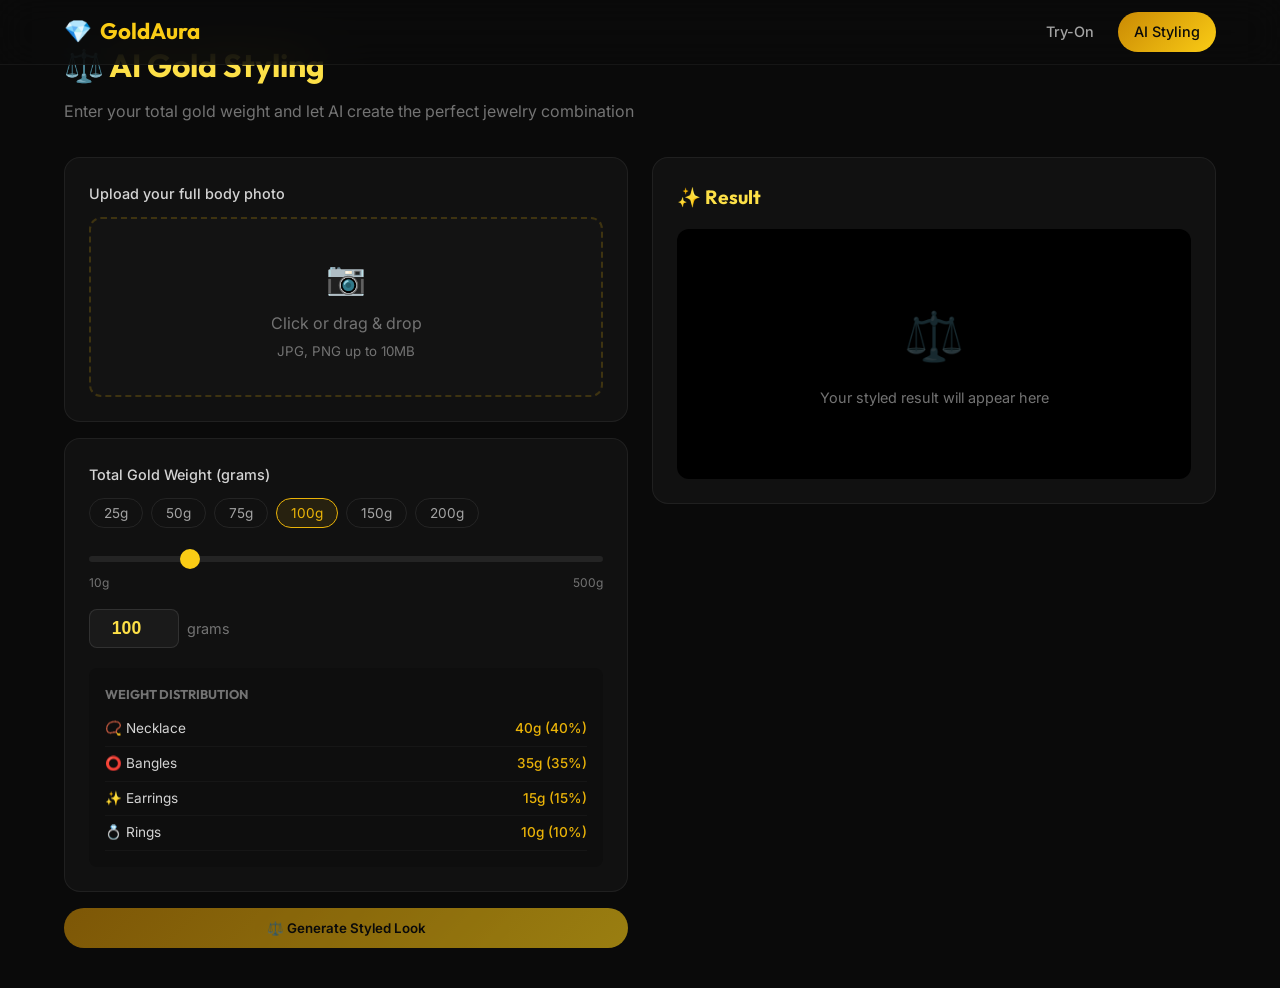
==== frontend/styling.html @ 0337b096 "Upload frontend files properly" ====
<!DOCTYPE html>
<html lang="en">
<head>
    <meta charset="UTF-8">
    <meta name="viewport" content="width=device-width, initial-scale=1.0">
    <title>AI Gold Styling — GoldAura</title>
    <link rel="stylesheet" href="styles.css">
    <link href="https://fonts.googleapis.com/css2?family=Inter:wght@300;400;500;600;700&family=Outfit:wght@400;600;700;800&display=swap" rel="stylesheet">
</head>
<body>
    <nav class="navbar">
        <div class="nav-inner">
            <a href="index.html" class="logo">
                <span class="logo-icon">💎</span>
                <span class="logo-text">GoldAura</span>
            </a>
            <div class="nav-links">
                <a href="tryon.html" class="nav-link">Try-On</a>
                <a href="styling.html" class="nav-link active">AI Styling</a>
            </div>
        </div>
    </nav>

    <main class="main page-wrapper">
        <div class="page-header">
            <h1 class="page-title">⚖️ AI Gold Styling</h1>
            <p class="page-subtitle">Enter your total gold weight and let AI create the perfect jewelry combination</p>
        </div>

        <div class="app-grid">
            <!-- Left Panel -->
            <div class="panel">
                <!-- Image Upload -->
                <div class="glass-card p-24">
                    <label class="input-label">Upload your full body photo</label>
                    <div class="dropzone" id="style-dropzone">
                        <div class="placeholder-content" id="style-placeholder">
                            <div class="icon-lg">📷</div>
                            <p>Click or drag & drop</p>
                            <small>JPG, PNG up to 10MB</small>
                        </div>
                        <img id="style-preview-img" class="upload-preview hidden" alt="Preview">
                        <input type="file" id="style-file-input" accept="image/*" class="hidden">
                    </div>
                    <button class="btn btn-clear hidden" id="style-clear-btn">&times; Remove Image</button>
                </div>

                <!-- Gold Weight Settings -->
                <div class="glass-card p-24">
                    <label class="input-label">Total Gold Weight (grams)</label>
                    
                    <div class="presets" id="style-presets">
                        <button class="preset" data-val="25">25g</button>
                        <button class="preset" data-val="50">50g</button>
                        <button class="preset" data-val="75">75g</button>
                        <button class="preset active" data-val="100">100g</button>
                        <button class="preset" data-val="150">150g</button>
                        <button class="preset" data-val="200">200g</button>
                    </div>

                    <div class="slider-wrap">
                        <input type="range" id="style-slider" min="10" max="500" step="5" value="100" class="slider">
                        <div class="slider-labels">
                            <span>10g</span>
                            <span>500g</span>
                        </div>
                    </div>

                    <div class="gram-input-group">
                        <input type="number" id="style-number-input" min="10" max="500" value="100" class="number-input">
                        <span class="gram-unit">grams</span>
                    </div>

                    <!-- Distribution -->
                    <div class="distribution-preview">
                        <h4>Weight Distribution</h4>
                        <div class="dist-row">
                            <span>📿 Necklace</span>
                            <span class="dist-val" id="dist-necklace">40g (40%)</span>
                        </div>
                        <div class="dist-row">
                            <span>⭕ Bangles</span>
                            <span class="dist-val" id="dist-bangle">35g (35%)</span>
                        </div>
                        <div class="dist-row">
                            <span>✨ Earrings</span>
                            <span class="dist-val" id="dist-earring">15g (15%)</span>
                        </div>
                        <div class="dist-row">
                            <span>💍 Rings</span>
                            <span class="dist-val" id="dist-ring">10g (10%)</span>
                        </div>
                    </div>
                </div>

                <button class="btn btn-gold full-width" id="btn-generate" disabled>⚖️ Generate Styled Look</button>
                <div id="style-error" class="error-msg hidden"></div>
            </div>

            <!-- Right Panel -->
            <div class="panel">
                <div class="glass-card p-24 result-panel">
                    <h3 class="result-title">✨ Result</h3>
                    <div class="result-image-wrapper">
                        <img id="style-result-img" class="hidden result-img" alt="Result">
                        <div id="style-empty-state" class="empty-state">
                            <div class="icon-xl">⚖️</div>
                            <p>Your styled result will appear here</p>
                        </div>
                    </div>

                    <div id="style-details" class="hidden style-details">
                        <h4>Selected Items</h4>
                        <div id="style-items-list" class="items-list"></div>
                        <div class="total-row">
                            <span>Total Actual</span>
                            <span id="style-total-actual">0g / 100g</span>
                        </div>
                    </div>

                    <div id="style-result-actions" class="hidden mt-16">
                        <button class="btn btn-gold" id="btn-download-style">⬇ Download Image</button>
                    </div>
                </div>
            </div>
        </div>
    </main>

    <script src="app.js"></script>
</body>
</html>
---- frontend/styles.css ----
/* Global & Variables */
:root {
  --gold-50: #fefce8;
  --gold-300: #fde047;
  --gold-400: #facc15;
  --gold-500: #eab308;
  --gold-600: #ca8a04;
  --gold-700: #a16207;

  --dark-950: #0a0a0a;
  --dark-800: #171717;
  --dark-300: #737373;
  --dark-200: #a3a3a3;
  --dark-100: #d4d4d4;

  --rose-400: #fb7185;
}

* { box-sizing: border-box; margin: 0; padding: 0; }
body {
  font-family: 'Inter', sans-serif;
  background: var(--dark-950);
  color: var(--dark-100);
  line-height: 1.6;
}
h1, h2, h3, h4 { font-family: 'Outfit', sans-serif; }
a { color: inherit; text-decoration: none; }
button { cursor: pointer; font-family: 'Inter', sans-serif; border: none; }

.hidden { display: none !important; }
.full-width { width: 100%; }
.mt-16 { margin-top: 16px; }

/* Navbar */
.navbar {
  position: fixed; top: 0; left: 0; right: 0; z-index: 100;
  background: rgba(10, 10, 10, 0.8);
  backdrop-filter: blur(20px);
  border-bottom: 1px solid rgba(255, 255, 255, 0.05);
}
.nav-inner {
  max-width: 1200px; margin: 0 auto; padding: 0 24px; height: 64px;
  display: flex; align-items: center; justify-content: space-between;
}
.logo { display: flex; align-items: center; gap: 8px; font-size: 1.4rem; font-weight: 700; color: var(--gold-400); font-family: 'Outfit', sans-serif; }
.nav-links { display: flex; gap: 8px; }
.nav-link { padding: 8px 16px; border-radius: 99px; color: var(--dark-200); font-size: 0.9rem; font-weight: 500; transition: 0.2s; }
.nav-link:hover { color: var(--gold-300); background: rgba(234, 179, 8, 0.08); }
.nav-link.active { color: var(--dark-950); background: linear-gradient(135deg, var(--gold-600), var(--gold-400)); }

/* Buttons */
.btn { display: inline-flex; align-items: center; justify-content: center; gap: 8px; padding: 12px 24px; border-radius: 99px; font-weight: 600; transition: 0.3s; }
.btn-gold { background: linear-gradient(135deg, var(--gold-600), var(--gold-400)); color: var(--dark-950); }
.btn-gold:hover:not(:disabled) { transform: translateY(-1px); box-shadow: 0 4px 16px rgba(234, 179, 8, 0.3); }
.btn-gold:disabled { opacity: 0.6; cursor: not-allowed; }
.btn-outline { border: 1px solid var(--gold-700); color: var(--gold-400); background: transparent; }
.btn-outline:hover { background: rgba(234, 179, 8, 0.08); border-color: var(--gold-500); }

/* Pages & Grid */
.main { padding-top: 64px; }
.page-wrapper { max-width: 1200px; margin: 0 auto; padding: 40px 24px; }
.page-header { margin-bottom: 32px; }
.page-title { font-size: 2rem; color: var(--gold-300); margin-bottom: 8px; }
.page-subtitle { color: var(--dark-300); }

.app-grid { display: grid; grid-template-columns: 1fr 1fr; gap: 24px; align-items: start; }
@media(max-width: 768px) { .app-grid { grid-template-columns: 1fr; } }
.panel { display: flex; flex-direction: column; gap: 16px; }

/* Cards & Upload */
.glass-card { background: rgba(255, 255, 255, 0.03); border: 1px solid rgba(255, 255, 255, 0.06); border-radius: 16px; }
.p-24 { padding: 24px; }

.input-label { display: block; font-weight: 500; font-size: 0.9rem; color: var(--dark-100); margin-bottom: 12px; }
.dropzone { border: 2px dashed rgba(234, 179, 8, 0.2); border-radius: 12px; min-height: 180px; display: flex; align-items: center; justify-content: center; text-align: center; cursor: pointer; transition: 0.2s; background: rgba(255,255,255,0.01); }
.dropzone:hover, .dropzone.active { border-color: var(--gold-500); background: rgba(234, 179, 8, 0.04); }
.placeholder-content { display: flex; flex-direction: column; gap: 4px; color: var(--dark-300); }
.icon-lg { font-size: 2rem; margin-bottom: 4px; }
.upload-preview { max-width: 100%; max-height: 300px; border-radius: 8px; object-fit: contain; padding: 8px; }
.btn-clear { background: transparent; border: 1px solid rgba(244, 63, 94, 0.3); color: var(--rose-400); font-size: 0.8rem; padding: 4px 12px; margin-top: 8px; }

/* Try-On Specific */
.filter-tabs { display: flex; gap: 6px; flex-wrap: wrap; margin-bottom: 16px; }
.tab { padding: 6px 12px; border-radius: 99px; border: 1px solid rgba(255,255,255,0.08); background: transparent; color: var(--dark-200); font-size: 0.8rem; transition: 0.2s; }
.tab:hover { border-color: rgba(234, 179, 8, 0.3); color: var(--gold-300); }
.tab.active { background: rgba(234, 179, 8, 0.1); border-color: var(--gold-500); color: var(--gold-500); }

.jewelry-grid { display: grid; grid-template-columns: repeat(auto-fill, minmax(130px, 1fr)); gap: 12px; max-height: 400px; overflow-y: auto; padding-right: 4px; }
.jewelry-card { background: rgba(255,255,255,0.02); border: 1px solid rgba(255,255,255,0.05); border-radius: 8px; padding: 8px; cursor: pointer; text-align: center; transition: 0.2s; }
.jewelry-card:hover { border-color: rgba(234, 179, 8, 0.3); background: rgba(234, 179, 8, 0.04); }
.jewelry-card.selected { border-color: var(--gold-500); background: rgba(234, 179, 8, 0.1); box-shadow: 0 0 15px rgba(234,179,8,0.1); }
.jewelry-img-wrap { width: 100%; height: 80px; background: rgba(0,0,0,0.2); border-radius: 6px; display: flex; align-items: center; justify-content: center; margin-bottom: 6px; }
.jewelry-img-wrap img { max-width: 90%; max-height: 90%; object-fit: contain; }
.jewelry-type { font-size: 0.65rem; color: var(--gold-500); text-transform: uppercase; }
.jewelry-name { font-size: 0.8rem; color: var(--dark-100); display: block; margin: 2px 0; }
.jewelry-weight { font-size: 0.75rem; color: var(--dark-300); }

/* Styling Specific */
.presets { display: flex; gap: 8px; flex-wrap: wrap; margin-bottom: 16px; }
.preset { padding: 6px 14px; border-radius: 99px; border: 1px solid rgba(255,255,255,0.08); background: transparent; color: var(--dark-200); font-size: 0.85rem; transition: 0.2s; }
.preset:hover { border-color: var(--gold-400); color: var(--gold-300); }
.preset.active { background: rgba(234,179,8,0.1); border-color: var(--gold-500); color: var(--gold-500); }

.slider-wrap { margin-bottom: 16px; }
.slider { width: 100%; -webkit-appearance: none; height: 6px; background: rgba(255,255,255,0.08); border-radius: 3px; outline: none; }
.slider::-webkit-slider-thumb { -webkit-appearance: none; width: 20px; height: 20px; border-radius: 50%; background: var(--gold-400); cursor: pointer; }
.slider-labels { display: flex; justify-content: space-between; font-size: 0.75rem; color: var(--dark-300); margin-top: 4px; }

.gram-input-group { display: flex; align-items: center; gap: 8px; margin-bottom: 20px; }
.number-input { width: 90px; padding: 8px; background: rgba(255,255,255,0.04); border: 1px solid rgba(255,255,255,0.1); border-radius: 8px; color: var(--gold-300); font-size: 1.1rem; font-weight: 600; text-align: center; }
.number-input:focus { outline: none; border-color: var(--gold-500); }
.gram-unit { color: var(--dark-300); font-size: 0.9rem; }

.distribution-preview { background: rgba(0,0,0,0.2); border-radius: 8px; padding: 16px; }
.distribution-preview h4 { font-size: 0.8rem; color: var(--dark-300); text-transform: uppercase; margin-bottom: 8px; }
.dist-row { display: flex; justify-content: space-between; font-size: 0.85rem; border-bottom: 1px solid rgba(255,255,255,0.03); padding: 6px 0; }
.dist-val { color: var(--gold-500); font-weight: 500; }

/* Result Display */
.result-title { font-size: 1.2rem; color: var(--gold-300); margin-bottom: 16px; }
.result-image-wrapper { background: #000; border-radius: 12px; min-height: 250px; display: flex; align-items: center; justify-content: center; overflow: hidden; }
.result-img { max-width: 100%; max-height: 500px; object-fit: contain; }
.empty-state { text-align: center; color: var(--dark-300); }
.icon-xl { font-size: 3rem; margin-bottom: 12px; opacity: 0.3; }
.empty-state p { font-size: 0.9rem; }

.style-details { margin-top: 16px; }
.style-details h4 { font-size: 0.85rem; color: var(--dark-300); text-transform: uppercase; margin-bottom: 8px; }
.items-list { display: flex; flex-direction: column; gap: 4px; }
.item-row { display: flex; justify-content: space-between; font-size: 0.85rem; padding: 4px 0; border-bottom: 1px solid rgba(255,255,255,0.04); }
.item-row span:last-child { color: var(--gold-500); }
.total-row { display: flex; justify-content: space-between; font-size: 0.85rem; font-weight: 600; color: var(--gold-300); padding-top: 8px; border-top: 1px solid rgba(234,179,8,0.2); margin-top: 8px; }

.error-msg { padding: 12px; border-radius: 8px; background: rgba(244, 63, 94, 0.1); border: 1px solid rgba(244, 63, 94, 0.3); color: var(--rose-400); font-size: 0.9rem; margin-top: 12px; text-align: center; }

/* Hero specific for index */
.hero { display: flex; align-items: center; justify-content: center; min-height: 80vh; text-align: center; padding: 24px; position: relative; overflow: hidden; }
.hero-glow { position: absolute; width: 600px; height: 600px; background: radial-gradient(circle, rgba(234,179,8,0.1) 0%, transparent 60%); border-radius: 50%; pointer-events: none; }
.hero-title { font-size: 3.5rem; color: #fff; margin-bottom: 16px; }
.gradient-text { background: linear-gradient(135deg, var(--gold-300), var(--gold-600)); -webkit-background-clip: text; -webkit-text-fill-color: transparent; }
.hero-description { color: var(--dark-200); max-width: 600px; margin: 0 auto 32px; font-size: 1.1rem; }
.badge { display: inline-block; padding: 6px 16px; border-radius: 99px; font-size: 0.8rem; color: var(--gold-500); background: rgba(234,179,8,0.1); border: 1px solid rgba(234,179,8,0.2); margin-bottom: 24px; }
.ctas { display: flex; gap: 12px; justify-content: center; }

.features { display: grid; grid-template-columns: repeat(auto-fit, minmax(280px, 1fr)); gap: 20px; max-width: 1000px; margin: 0 auto; padding: 0 24px 80px; }
.feature-card { padding: 32px 24px; text-align: left; }
.feature-card h3 { color: #fff; margin-bottom: 8px; font-size: 1.1rem; }
.feature-card p { color: var(--dark-300); font-size: 0.9rem; margin-bottom: 16px; }
.feature-link { color: var(--gold-500); font-size: 0.85rem; font-weight: 500; }

footer { text-align: center; padding: 40px; border-top: 1px solid rgba(255,255,255,0.05); color: var(--dark-300); font-size: 0.85rem; }
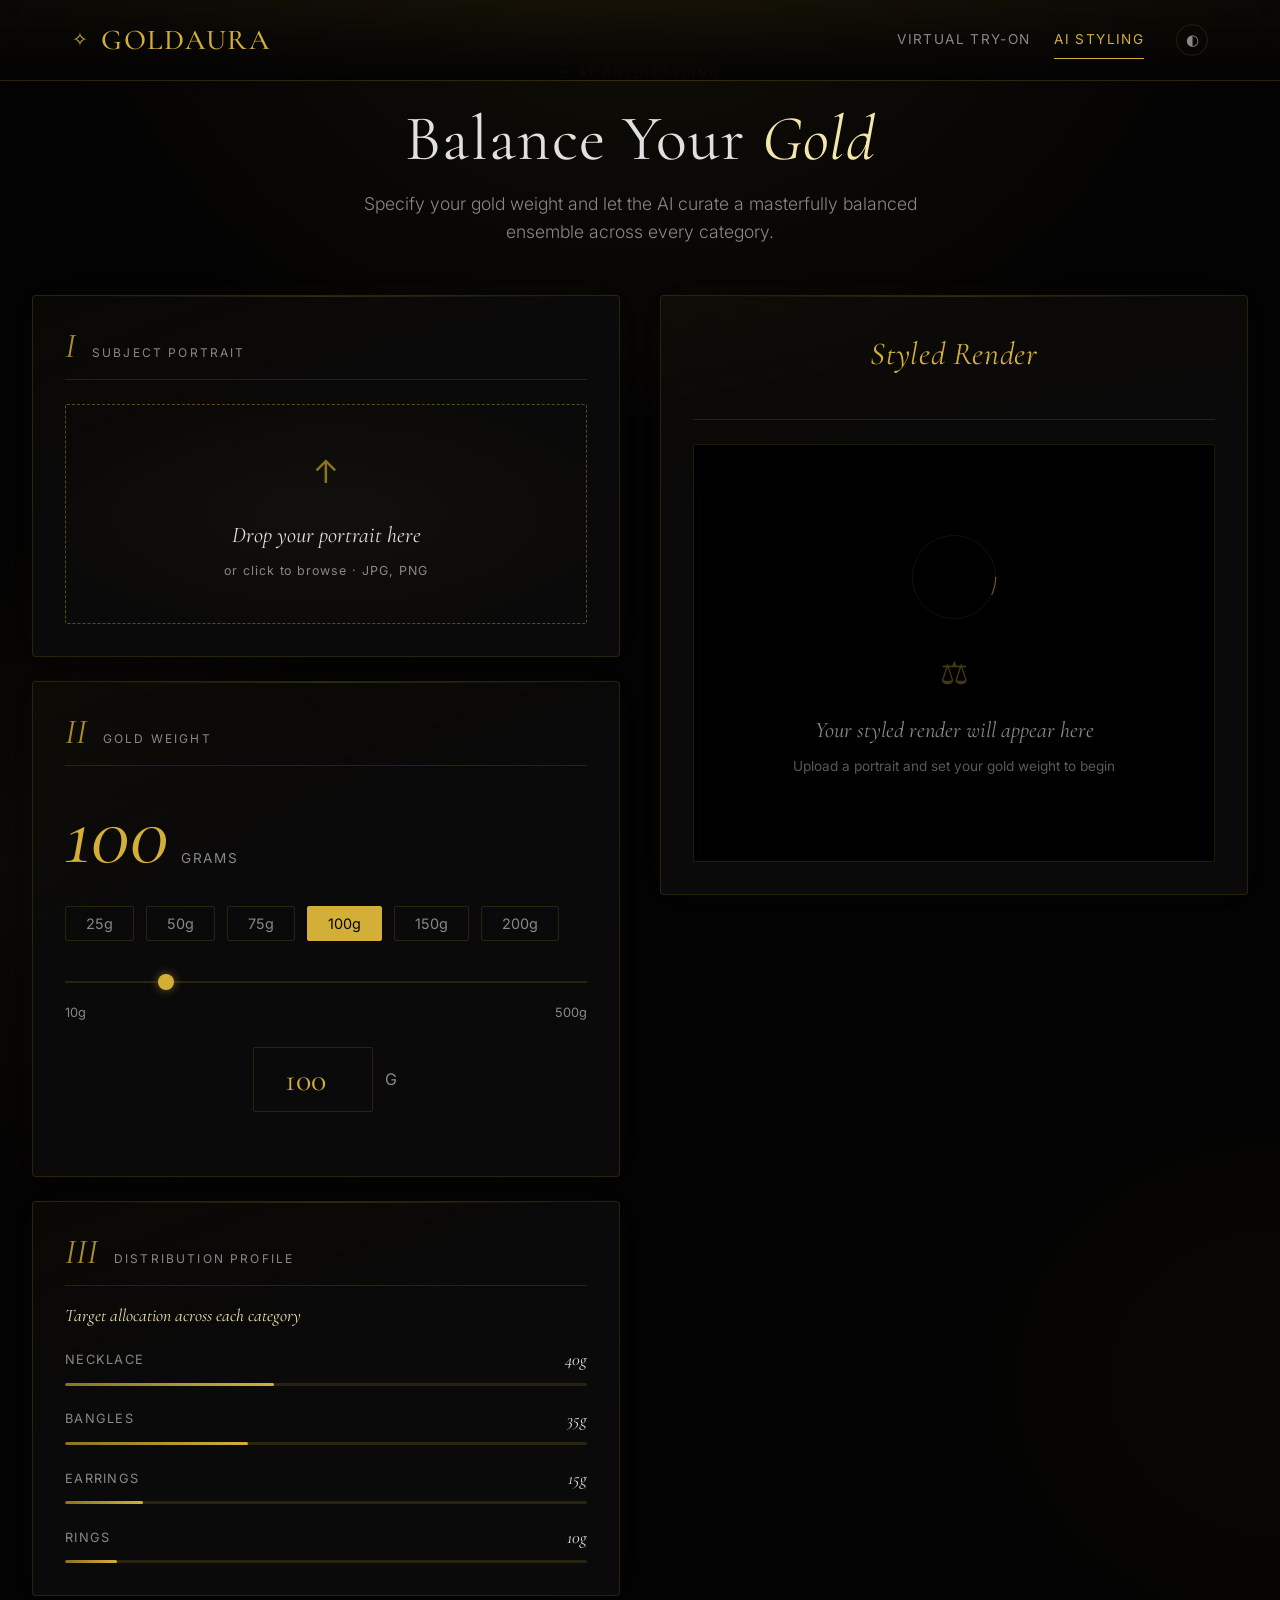
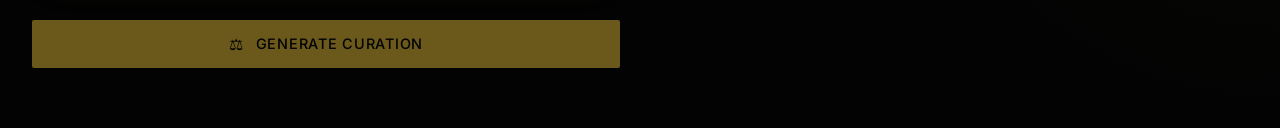
==== commit 39aae66c: "feat: add Vercel deployment config, new jewelry assets, and improved try-on prompt - Add vercel.json" ====
--- a/frontend/styling.html
+++ b/frontend/styling.html
@@ -5,50 +5,66 @@
     <meta name="viewport" content="width=device-width, initial-scale=1.0">
     <title>AI Gold Styling — GoldAura</title>
     <link rel="stylesheet" href="styles.css">
-    <link href="https://fonts.googleapis.com/css2?family=Inter:wght@300;400;500;600;700&family=Outfit:wght@400;600;700;800&display=swap" rel="stylesheet">
+    <script>if(localStorage.getItem('ga-theme')==='light')document.documentElement.classList.add('light')</script>
 </head>
 <body>
     <nav class="navbar">
         <div class="nav-inner">
             <a href="index.html" class="logo">
-                <span class="logo-icon">💎</span>
+                <span class="logo-icon">✧</span>
                 <span class="logo-text">GoldAura</span>
             </a>
             <div class="nav-links">
-                <a href="tryon.html" class="nav-link">Try-On</a>
+                <a href="tryon.html" class="nav-link">Virtual Try-On</a>
                 <a href="styling.html" class="nav-link active">AI Styling</a>
+                <button class="theme-toggle" id="theme-toggle" aria-label="Toggle theme" title="Toggle light / dark">◐</button>
             </div>
         </div>
     </nav>
 
     <main class="main page-wrapper">
+
         <div class="page-header">
-            <h1 class="page-title">⚖️ AI Gold Styling</h1>
-            <p class="page-subtitle">Enter your total gold weight and let AI create the perfect jewelry combination</p>
+            <span class="page-eyebrow">⚖ AI Gold Styling</span>
+            <h1 class="page-title">Balance Your <em>Gold</em></h1>
+            <p class="page-subtitle">Specify your gold weight and let the AI curate a masterfully balanced ensemble across every category.</p>
         </div>
 
         <div class="app-grid">
-            <!-- Left Panel -->
+
+            <!-- ── Left Panel ── -->
             <div class="panel">
-                <!-- Image Upload -->
+
+                <!-- I. Portrait Upload -->
                 <div class="glass-card p-24">
-                    <label class="input-label">Upload your full body photo</label>
+                    <div class="card-step-header">
+                        <span class="card-step-num">I</span>
+                        <span class="card-step-title">Subject Portrait</span>
+                    </div>
                     <div class="dropzone" id="style-dropzone">
                         <div class="placeholder-content" id="style-placeholder">
-                            <div class="icon-lg">📷</div>
-                            <p>Click or drag & drop</p>
-                            <small>JPG, PNG up to 10MB</small>
+                            <div class="dz-icon">↑</div>
+                            <p>Drop your portrait here</p>
+                            <span class="dz-hint">or click to browse · JPG, PNG</span>
                         </div>
                         <img id="style-preview-img" class="upload-preview hidden" alt="Preview">
                         <input type="file" id="style-file-input" accept="image/*" class="hidden">
                     </div>
-                    <button class="btn btn-clear hidden" id="style-clear-btn">&times; Remove Image</button>
+                    <button class="btn btn-clear hidden" id="style-clear-btn">✕ Remove Image</button>
                 </div>
 
-                <!-- Gold Weight Settings -->
+                <!-- II. Gold Weight Specification -->
                 <div class="glass-card p-24">
-                    <label class="input-label">Total Gold Weight (grams)</label>
-                    
+                    <div class="card-step-header">
+                        <span class="card-step-num">II</span>
+                        <span class="card-step-title">Gold Weight</span>
+                    </div>
+
+                    <div class="weight-display-row">
+                        <span class="weight-big" id="weight-display">100</span>
+                        <span class="weight-unit">grams</span>
+                    </div>
+
                     <div class="presets" id="style-presets">
                         <button class="preset" data-val="25">25g</button>
                         <button class="preset" data-val="50">50g</button>
@@ -68,61 +84,101 @@
 
                     <div class="gram-input-group">
                         <input type="number" id="style-number-input" min="10" max="500" value="100" class="number-input">
-                        <span class="gram-unit">grams</span>
+                        <span class="gram-unit">g</span>
                     </div>
+                </div>
 
-                    <!-- Distribution -->
-                    <div class="distribution-preview">
-                        <h4>Weight Distribution</h4>
-                        <div class="dist-row">
-                            <span>📿 Necklace</span>
-                            <span class="dist-val" id="dist-necklace">40g (40%)</span>
+                <!-- III. Distribution Profile -->
+                <div class="glass-card p-24">
+                    <div class="card-step-header">
+                        <span class="card-step-num">III</span>
+                        <span class="card-step-title">Distribution Profile</span>
+                    </div>
+                    <p class="suggestion-hint">Target allocation across each category</p>
+
+                    <div class="dist-bars">
+                        <div class="dist-bar-item">
+                            <div class="dist-bar-meta">
+                                <span class="dist-bar-label">Necklace</span>
+                                <span class="dist-val" id="dist-necklace">40g</span>
+                            </div>
+                            <div class="dist-bar-track">
+                                <div class="dist-bar-fill" id="dist-bar-necklace" style="width:40%"></div>
+                            </div>
                         </div>
-                        <div class="dist-row">
-                            <span>⭕ Bangles</span>
-                            <span class="dist-val" id="dist-bangle">35g (35%)</span>
+                        <div class="dist-bar-item">
+                            <div class="dist-bar-meta">
+                                <span class="dist-bar-label">Bangles</span>
+                                <span class="dist-val" id="dist-bangle">35g</span>
+                            </div>
+                            <div class="dist-bar-track">
+                                <div class="dist-bar-fill" id="dist-bar-bangle" style="width:35%"></div>
+                            </div>
                         </div>
-                        <div class="dist-row">
-                            <span>✨ Earrings</span>
-                            <span class="dist-val" id="dist-earring">15g (15%)</span>
+                        <div class="dist-bar-item">
+                            <div class="dist-bar-meta">
+                                <span class="dist-bar-label">Earrings</span>
+                                <span class="dist-val" id="dist-earring">15g</span>
+                            </div>
+                            <div class="dist-bar-track">
+                                <div class="dist-bar-fill" id="dist-bar-earring" style="width:15%"></div>
+                            </div>
                         </div>
-                        <div class="dist-row">
-                            <span>💍 Rings</span>
-                            <span class="dist-val" id="dist-ring">10g (10%)</span>
+                        <div class="dist-bar-item">
+                            <div class="dist-bar-meta">
+                                <span class="dist-bar-label">Rings</span>
+                                <span class="dist-val" id="dist-ring">10g</span>
+                            </div>
+                            <div class="dist-bar-track">
+                                <div class="dist-bar-fill" id="dist-bar-ring" style="width:10%"></div>
+                            </div>
                         </div>
                     </div>
                 </div>
 
-                <button class="btn btn-gold full-width" id="btn-generate" disabled>⚖️ Generate Styled Look</button>
+                <button class="btn btn-gold full-width render-btn" id="btn-generate" disabled>
+                    <span class="render-btn-icon">⚖</span>
+                    Generate Curation
+                </button>
                 <div id="style-error" class="error-msg hidden"></div>
             </div>
 
-            <!-- Right Panel -->
-            <div class="panel">
+            <!-- ── Right Panel ── -->
+            <div class="panel panel-sticky">
                 <div class="glass-card p-24 result-panel">
-                    <h3 class="result-title">✨ Result</h3>
+                    <div class="result-header">
+                        <h3 class="result-title">Styled Render</h3>
+                    </div>
                     <div class="result-image-wrapper">
                         <img id="style-result-img" class="hidden result-img" alt="Result">
                         <div id="style-empty-state" class="empty-state">
-                            <div class="icon-xl">⚖️</div>
-                            <p>Your styled result will appear here</p>
+                            <div class="empty-ring" aria-hidden="true">
+                                <svg viewBox="0 0 120 120" xmlns="http://www.w3.org/2000/svg">
+                                    <circle cx="60" cy="60" r="50" fill="none" stroke="rgba(212,175,55,0.12)" stroke-width="1"/>
+                                    <circle cx="60" cy="60" r="50" fill="none" stroke="rgba(212,175,55,0.45)" stroke-width="1.5" stroke-dasharray="22 292" class="empty-ring-arc"/>
+                                </svg>
+                            </div>
+                            <div class="empty-icon">⚖</div>
+                            <p>Your styled render will appear here</p>
+                            <span>Upload a portrait and set your gold weight to begin</span>
                         </div>
                     </div>
 
                     <div id="style-details" class="hidden style-details">
-                        <h4>Selected Items</h4>
-                        <div id="style-items-list" class="items-list"></div>
+                        <h4>Curated Inventory</h4>
+                        <div id="style-items-list" class="applied-items-list"></div>
                         <div class="total-row">
-                            <span>Total Actual</span>
+                            <span>Total Accumulated</span>
                             <span id="style-total-actual">0g / 100g</span>
                         </div>
                     </div>
 
                     <div id="style-result-actions" class="hidden mt-16">
-                        <button class="btn btn-gold" id="btn-download-style">⬇ Download Image</button>
+                        <button class="btn btn-outline full-width" id="btn-download-style">↓ Download High-Res</button>
                     </div>
                 </div>
             </div>
+
         </div>
     </main>
 
--- a/frontend/styles.css
+++ b/frontend/styles.css
@@ -1,151 +1,1245 @@
 /* Global & Variables */
+@import url('https://fonts.googleapis.com/css2?family=Cormorant+Garamond:ital,wght@0,300;0,400;0,500;0,600;0,700;1,400&family=Inter:wght@300;400;500;600&display=swap');
+
 :root {
   --gold-50: #fefce8;
   --gold-300: #fde047;
-  --gold-400: #facc15;
-  --gold-500: #eab308;
-  --gold-600: #ca8a04;
-  --gold-700: #a16207;
-
-  --dark-950: #0a0a0a;
-  --dark-800: #171717;
-  --dark-300: #737373;
-  --dark-200: #a3a3a3;
-  --dark-100: #d4d4d4;
+  --gold-primary: #d4af37;
+  --gold-light: #f3e5ab;
+  --gold-muted: #8a7322;
+  --gold-dark: #5c4d17;
+  
+  --bg-color: #030303;
+  --surface-color: #0a0a0a;
+  --surface-hover: #141414;
+  --border-color: rgba(212, 175, 55, 0.15);
+  --border-highlight: rgba(212, 175, 55, 0.4);
+
+  --text-main: #e0e0e0;
+  --text-muted: #888888;
+  --text-gold: var(--gold-primary);
 
   --rose-400: #fb7185;
+  --emerald-400: #34d399;
+  --blue-400: #60a5fa;
+  --purple-400: #a78bfa;
+  --amber-400: #fbbf24;
+  --pink-400: #f472b6;
 }
 
 * { box-sizing: border-box; margin: 0; padding: 0; }
+
 body {
   font-family: 'Inter', sans-serif;
-  background: var(--dark-950);
-  color: var(--dark-100);
+  background: var(--bg-color);
+  color: var(--text-main);
   line-height: 1.6;
-}
-h1, h2, h3, h4 { font-family: 'Outfit', sans-serif; }
-a { color: inherit; text-decoration: none; }
-button { cursor: pointer; font-family: 'Inter', sans-serif; border: none; }
+  -webkit-font-smoothing: antialiased;
+  -moz-osx-font-smoothing: grayscale;
+  background-image:
+    radial-gradient(ellipse 80% 50% at 50% -5%, rgba(212, 175, 55, 0.07) 0%, transparent 60%),
+    radial-gradient(ellipse 60% 40% at 0% 50%, rgba(212, 175, 55, 0.03) 0%, transparent 50%),
+    radial-gradient(ellipse 60% 40% at 100% 80%, rgba(212, 175, 55, 0.025) 0%, transparent 50%);
+  min-height: 100vh;
+}
+
+h1, h2, h3, h4 { 
+  font-family: 'Cormorant Garamond', serif; 
+  font-weight: 400;
+  letter-spacing: 0.02em;
+}
+
+a { color: inherit; text-decoration: none; transition: all 0.3s ease; }
+button { cursor: pointer; font-family: 'Inter', sans-serif; border: none; transition: all 0.3s ease; }
 
 .hidden { display: none !important; }
 .full-width { width: 100%; }
 .mt-16 { margin-top: 16px; }
 
+/* ── Theme toggle button ── */
+.theme-toggle {
+  width: 32px; height: 32px; border-radius: 50%;
+  background: transparent;
+  border: 1px solid var(--border-color);
+  color: var(--text-muted);
+  font-size: 0.95rem; line-height: 1;
+  display: flex; align-items: center; justify-content: center;
+  cursor: pointer;
+  transition: border-color 0.3s, color 0.3s, transform 0.5s cubic-bezier(0.34,1.56,0.64,1);
+  margin-left: 8px; flex-shrink: 0;
+}
+.theme-toggle:hover {
+  border-color: var(--gold-primary);
+  color: var(--gold-primary);
+  transform: rotate(180deg);
+}
+
+/* ── Light mode variables ── */
+html.light {
+  --bg-color: #F8F4ED;
+  --surface-color: #EFE9DE;
+  --surface-hover: #E5DDD0;
+  --border-color: rgba(155, 118, 15, 0.2);
+  --border-highlight: rgba(155, 118, 15, 0.45);
+  --text-main: #1A1610;
+  --text-muted: #7A6A52;
+  --gold-light: #A67C00;
+  --gold-muted: #7A5C10;
+}
+
+html.light body {
+  background-image:
+    radial-gradient(ellipse 80% 50% at 50% -5%, rgba(212,175,55,0.12) 0%, transparent 60%),
+    radial-gradient(ellipse 60% 40% at 0%   50%, rgba(212,175,55,0.06) 0%, transparent 50%),
+    radial-gradient(ellipse 60% 40% at 100% 80%, rgba(212,175,55,0.05) 0%, transparent 50%);
+}
+
+html.light .navbar {
+  background: linear-gradient(180deg, rgba(248,244,237,0.82) 0%, rgba(248,244,237,0.97) 100%);
+}
+html.light .navbar.scrolled {
+  background: rgba(248,244,237,0.99);
+  box-shadow: 0 2px 32px rgba(0,0,0,0.07);
+}
+
+html.light .hero {
+  background:
+    radial-gradient(ellipse 70% 50% at 50% 40%, rgba(212,175,55,0.12) 0%, transparent 70%),
+    radial-gradient(ellipse 40% 30% at 30% 20%, rgba(212,175,55,0.06) 0%, transparent 60%),
+    radial-gradient(ellipse 40% 30% at 70% 60%, rgba(212,175,55,0.05) 0%, transparent 60%);
+}
+
+html.light .glass-card {
+  background: linear-gradient(160deg, rgba(212,175,55,0.07) 0%, var(--surface-color) 40%, var(--surface-color) 100%);
+}
+html.light .feat-card {
+  background: linear-gradient(155deg, rgba(212,175,55,0.07) 0%, var(--surface-color) 45%);
+}
+html.light .result-panel {
+  background: linear-gradient(170deg, rgba(212,175,55,0.07) 0%, var(--surface-color) 30%, var(--surface-color) 100%);
+}
+html.light .distribution-preview {
+  background: var(--surface-hover);
+}
+html.light .jewelry-img-wrap,
+html.light .chip-img,
+html.light .applied-item-img,
+html.light .suggestion-img-wrap { background: #ddd5c4; }
+html.light .result-image-wrapper { background: #ddd5c4; }
+
+html.light ::-webkit-scrollbar-track { background: var(--bg-color); }
+
+/* Smooth theme transition */
+html { transition: background-color 0.35s ease, color 0.35s ease; }
+body, .navbar, .glass-card, .feat-card, .result-panel { transition-property: background, background-color, border-color, color, box-shadow; transition-duration: 0.35s; transition-timing-function: ease; }
+
 /* Navbar */
 .navbar {
   position: fixed; top: 0; left: 0; right: 0; z-index: 100;
-  background: rgba(10, 10, 10, 0.8);
-  backdrop-filter: blur(20px);
-  border-bottom: 1px solid rgba(255, 255, 255, 0.05);
+  background: linear-gradient(180deg, rgba(212, 175, 55, 0.04) 0%, rgba(3, 3, 3, 0.92) 100%);
+  backdrop-filter: blur(24px);
+  border-bottom: 1px solid var(--border-color);
 }
 .nav-inner {
-  max-width: 1200px; margin: 0 auto; padding: 0 24px; height: 64px;
+  max-width: 1200px; margin: 0 auto; padding: 0 32px; height: 80px;
   display: flex; align-items: center; justify-content: space-between;
 }
-.logo { display: flex; align-items: center; gap: 8px; font-size: 1.4rem; font-weight: 700; color: var(--gold-400); font-family: 'Outfit', sans-serif; }
-.nav-links { display: flex; gap: 8px; }
-.nav-link { padding: 8px 16px; border-radius: 99px; color: var(--dark-200); font-size: 0.9rem; font-weight: 500; transition: 0.2s; }
-.nav-link:hover { color: var(--gold-300); background: rgba(234, 179, 8, 0.08); }
-.nav-link.active { color: var(--dark-950); background: linear-gradient(135deg, var(--gold-600), var(--gold-400)); }
+.logo { 
+  display: flex; align-items: center; gap: 12px; 
+  font-size: 1.8rem; font-weight: 500; 
+  color: var(--gold-primary); 
+  font-family: 'Cormorant Garamond', serif; 
+  letter-spacing: 0.05em;
+  text-transform: uppercase;
+}
+.logo-icon { font-size: 1.2rem; }
+.nav-links { display: flex; gap: 24px; align-items: center; }
+.nav-link { 
+  color: var(--text-muted); 
+  font-size: 0.85rem; 
+  font-weight: 400; 
+  letter-spacing: 0.1em;
+  text-transform: uppercase;
+  padding: 8px 0;
+  position: relative;
+}
+.nav-link::after {
+  content: '';
+  position: absolute;
+  bottom: 0; left: 0; right: 0;
+  height: 1px;
+  background: var(--gold-primary);
+  transform: scaleX(0);
+  transition: transform 0.3s ease;
+  transform-origin: right;
+}
+.nav-link:hover { color: var(--text-main); }
+.nav-link:hover::after { transform: scaleX(1); transform-origin: left; }
+.nav-link.active { color: var(--gold-primary); }
+.nav-link.active::after { transform: scaleX(1); }
 
 /* Buttons */
-.btn { display: inline-flex; align-items: center; justify-content: center; gap: 8px; padding: 12px 24px; border-radius: 99px; font-weight: 600; transition: 0.3s; }
-.btn-gold { background: linear-gradient(135deg, var(--gold-600), var(--gold-400)); color: var(--dark-950); }
-.btn-gold:hover:not(:disabled) { transform: translateY(-1px); box-shadow: 0 4px 16px rgba(234, 179, 8, 0.3); }
-.btn-gold:disabled { opacity: 0.6; cursor: not-allowed; }
-.btn-outline { border: 1px solid var(--gold-700); color: var(--gold-400); background: transparent; }
-.btn-outline:hover { background: rgba(234, 179, 8, 0.08); border-color: var(--gold-500); }
+.btn { 
+  display: inline-flex; align-items: center; justify-content: center; gap: 10px; 
+  padding: 14px 32px; 
+  font-size: 0.9rem;
+  letter-spacing: 0.05em;
+  text-transform: uppercase;
+  border-radius: 2px;
+}
+.btn-gold { 
+  background: var(--gold-primary); 
+  color: var(--bg-color); 
+  font-weight: 500;
+}
+.btn-gold:hover:not(:disabled) { 
+  background: var(--gold-light);
+  box-shadow: 0 0 20px rgba(212, 175, 55, 0.2); 
+}
+.btn-gold:disabled { opacity: 0.5; cursor: not-allowed; }
+.btn-outline { 
+  border: 1px solid var(--gold-primary); 
+  color: var(--gold-primary); 
+  background: transparent; 
+}
+.btn-outline:hover { 
+  background: rgba(212, 175, 55, 0.1); 
+}
 
 /* Pages & Grid */
-.main { padding-top: 64px; }
-.page-wrapper { max-width: 1200px; margin: 0 auto; padding: 40px 24px; }
-.page-header { margin-bottom: 32px; }
-.page-title { font-size: 2rem; color: var(--gold-300); margin-bottom: 8px; }
-.page-subtitle { color: var(--dark-300); }
-
-.app-grid { display: grid; grid-template-columns: 1fr 1fr; gap: 24px; align-items: start; }
-@media(max-width: 768px) { .app-grid { grid-template-columns: 1fr; } }
-.panel { display: flex; flex-direction: column; gap: 16px; }
+.main { padding-top: 80px; }
+.page-wrapper { max-width: 1400px; margin: 0 auto; padding: 60px 32px; }
+.page-header { margin-bottom: 48px; text-align: center; }
+.page-title { 
+  font-size: 3.5rem; 
+  color: var(--gold-primary); 
+  margin-bottom: 16px; 
+  font-style: italic;
+}
+.page-subtitle { 
+  color: var(--text-muted); 
+  font-size: 1.1rem;
+  max-width: 600px;
+  margin: 0 auto;
+  font-weight: 300;
+}
+
+.app-grid { display: grid; grid-template-columns: 1fr 1fr; gap: 40px; align-items: start; }
+@media(max-width: 992px) { .app-grid { grid-template-columns: 1fr; } }
+.panel { display: flex; flex-direction: column; gap: 24px; }
 
 /* Cards & Upload */
-.glass-card { background: rgba(255, 255, 255, 0.03); border: 1px solid rgba(255, 255, 255, 0.06); border-radius: 16px; }
-.p-24 { padding: 24px; }
-
-.input-label { display: block; font-weight: 500; font-size: 0.9rem; color: var(--dark-100); margin-bottom: 12px; }
-.dropzone { border: 2px dashed rgba(234, 179, 8, 0.2); border-radius: 12px; min-height: 180px; display: flex; align-items: center; justify-content: center; text-align: center; cursor: pointer; transition: 0.2s; background: rgba(255,255,255,0.01); }
-.dropzone:hover, .dropzone.active { border-color: var(--gold-500); background: rgba(234, 179, 8, 0.04); }
-.placeholder-content { display: flex; flex-direction: column; gap: 4px; color: var(--dark-300); }
-.icon-lg { font-size: 2rem; margin-bottom: 4px; }
-.upload-preview { max-width: 100%; max-height: 300px; border-radius: 8px; object-fit: contain; padding: 8px; }
-.btn-clear { background: transparent; border: 1px solid rgba(244, 63, 94, 0.3); color: var(--rose-400); font-size: 0.8rem; padding: 4px 12px; margin-top: 8px; }
+.glass-card { 
+  background: linear-gradient(160deg, rgba(212, 175, 55, 0.03) 0%, var(--surface-color) 40%, var(--surface-color) 100%); 
+  border: 1px solid var(--border-color); 
+  border-radius: 4px; 
+  position: relative;
+  overflow: hidden;
+  box-shadow: 0 0 40px rgba(212, 175, 55, 0.02);
+  transition: box-shadow 0.5s ease;
+}
+.glass-card:hover {
+  box-shadow: 0 0 60px rgba(212, 175, 55, 0.05);
+}
+.glass-card::before {
+  content: '';
+  position: absolute;
+  top: 0; left: 0; right: 0; height: 1px;
+  background: linear-gradient(90deg, transparent 10%, rgba(212, 175, 55, 0.5) 50%, transparent 90%);
+  opacity: 0.4;
+}
+.p-24 { padding: 32px; }
+
+.input-label { 
+  display: block; 
+  font-weight: 400; 
+  font-size: 0.85rem; 
+  letter-spacing: 0.1em;
+  text-transform: uppercase;
+  color: var(--gold-primary); 
+  margin-bottom: 16px; 
+}
+.dropzone { 
+  border: 1px dashed var(--border-highlight); 
+  border-radius: 2px; 
+  min-height: 220px; 
+  display: flex; align-items: center; justify-content: center; text-align: center; 
+  cursor: pointer; transition: 0.4s ease; 
+  background: radial-gradient(ellipse at 50% 50%, rgba(212, 175, 55, 0.04) 0%, rgba(212, 175, 55, 0.01) 60%, transparent 100%); 
+}
+.dropzone:hover, .dropzone.active { 
+  border-color: var(--gold-primary); 
+  background: radial-gradient(ellipse at 50% 50%, rgba(212, 175, 55, 0.08) 0%, rgba(212, 175, 55, 0.03) 60%, transparent 100%);
+  box-shadow: inset 0 0 40px rgba(212, 175, 55, 0.03);
+}
+.placeholder-content { display: flex; flex-direction: column; gap: 8px; color: var(--text-muted); }
+.placeholder-content p { font-family: 'Cormorant Garamond', serif; font-size: 1.4rem; font-style: italic; color: var(--text-main); }
+.icon-lg { font-size: 2.5rem; margin-bottom: 8px; opacity: 0.8; }
+.upload-preview { max-width: 100%; max-height: 400px; border-radius: 2px; object-fit: contain; padding: 12px; }
+.btn-clear { 
+  background: transparent; 
+  border: 1px solid var(--border-color); 
+  color: var(--text-muted); 
+  font-size: 0.8rem; 
+  padding: 8px 16px; 
+  margin-top: 16px; 
+  border-radius: 2px; 
+  text-transform: uppercase;
+  letter-spacing: 0.05em;
+}
+.btn-clear:hover {
+  border-color: var(--rose-400);
+  color: var(--rose-400);
+}
+
+/* Selected Items Section */
+.selected-section {
+  background: linear-gradient(to bottom right, rgba(212,175,55,0.05), transparent);
+}
+.selected-header {
+  display: flex; align-items: center; justify-content: space-between; margin-bottom: 16px;
+}
+.selected-header .input-label { margin-bottom: 0; }
+.selected-count {
+  font-size: 0.8rem;
+  color: var(--gold-light);
+  font-family: 'Cormorant Garamond', serif;
+  font-style: italic;
+  font-size: 1.1rem;
+}
+
+.selected-chips { display: flex; flex-wrap: wrap; gap: 12px; min-height: 48px; }
+.empty-chips { color: var(--text-muted); font-size: 0.9rem; font-style: italic; font-family: 'Cormorant Garamond', serif; padding: 8px 0; }
+
+/* Individual Chip */
+.chip {
+  display: flex; align-items: center; gap: 10px;
+  padding: 6px 12px 6px 6px;
+  background: var(--surface-hover);
+  border: 1px solid var(--border-color);
+  border-radius: 2px;
+  font-size: 0.85rem;
+  transition: 0.3s;
+  animation: chipIn 0.3s ease-out;
+}
+@keyframes chipIn {
+  from { opacity: 0; transform: translateY(10px); }
+  to { opacity: 1; transform: translateY(0); }
+}
+.chip:hover { border-color: var(--gold-primary); }
+.chip-img {
+  width: 32px; height: 32px;
+  border-radius: 2px;
+  object-fit: cover;
+  background: #000;
+}
+.chip-name { color: var(--text-main); font-weight: 300; }
+.chip-length {
+  color: var(--gold-primary);
+  font-size: 0.7rem;
+  text-transform: uppercase;
+  letter-spacing: 0.05em;
+  margin-left: 4px;
+}
+.chip-weight { color: var(--text-muted); font-size: 0.8rem; margin-left: 8px; }
+.chip-remove {
+  width: 24px; height: 24px;
+  display: flex; align-items: center; justify-content: center;
+  background: transparent;
+  color: var(--text-muted);
+  border-radius: 2px;
+  font-size: 1.2rem;
+  transition: 0.3s;
+  margin-left: 4px;
+}
+.chip-remove:hover { color: var(--rose-400); }
+
+.btn-clear-all {
+  background: transparent;
+  color: var(--text-muted);
+  font-size: 0.8rem;
+  text-transform: uppercase;
+  letter-spacing: 0.05em;
+  padding: 8px 0;
+  margin-top: 16px;
+  border-bottom: 1px solid transparent;
+}
+.btn-clear-all:hover { color: var(--rose-400); border-bottom-color: var(--rose-400); }
 
 /* Try-On Specific */
-.filter-tabs { display: flex; gap: 6px; flex-wrap: wrap; margin-bottom: 16px; }
-.tab { padding: 6px 12px; border-radius: 99px; border: 1px solid rgba(255,255,255,0.08); background: transparent; color: var(--dark-200); font-size: 0.8rem; transition: 0.2s; }
-.tab:hover { border-color: rgba(234, 179, 8, 0.3); color: var(--gold-300); }
-.tab.active { background: rgba(234, 179, 8, 0.1); border-color: var(--gold-500); color: var(--gold-500); }
-
-.jewelry-grid { display: grid; grid-template-columns: repeat(auto-fill, minmax(130px, 1fr)); gap: 12px; max-height: 400px; overflow-y: auto; padding-right: 4px; }
-.jewelry-card { background: rgba(255,255,255,0.02); border: 1px solid rgba(255,255,255,0.05); border-radius: 8px; padding: 8px; cursor: pointer; text-align: center; transition: 0.2s; }
-.jewelry-card:hover { border-color: rgba(234, 179, 8, 0.3); background: rgba(234, 179, 8, 0.04); }
-.jewelry-card.selected { border-color: var(--gold-500); background: rgba(234, 179, 8, 0.1); box-shadow: 0 0 15px rgba(234,179,8,0.1); }
-.jewelry-img-wrap { width: 100%; height: 80px; background: rgba(0,0,0,0.2); border-radius: 6px; display: flex; align-items: center; justify-content: center; margin-bottom: 6px; }
+.filter-tabs { 
+  display: flex; gap: 12px; flex-wrap: wrap; margin-bottom: 24px; 
+  border-bottom: 1px solid var(--border-color);
+  padding-bottom: 16px;
+}
+.tab { 
+  padding: 6px 0; 
+  background: transparent; 
+  color: var(--text-muted); 
+  font-size: 0.85rem; 
+  text-transform: uppercase;
+  letter-spacing: 0.1em;
+  position: relative;
+}
+.tab::after {
+  content: '';
+  position: absolute;
+  bottom: -17px; left: 0; right: 0;
+  height: 2px;
+  background: var(--gold-primary);
+  opacity: 0;
+  transition: 0.3s;
+}
+.tab:hover { color: var(--text-main); }
+.tab.active { color: var(--gold-primary); }
+.tab.active::after { opacity: 1; }
+
+.jewelry-grid { 
+  display: grid; grid-template-columns: repeat(auto-fill, minmax(140px, 1fr)); 
+  gap: 16px; max-height: 500px; overflow-y: auto; padding-right: 8px; 
+}
+.jewelry-card { 
+  background: var(--surface-hover); 
+  border: 1px solid transparent; 
+  border-radius: 2px; padding: 12px; 
+  cursor: pointer; text-align: center; transition: 0.3s; position: relative; 
+}
+.jewelry-card:hover { background: rgba(212, 175, 55, 0.05); border-color: var(--border-color); }
+.jewelry-card.selected { 
+  border-color: var(--gold-primary); 
+  background: rgba(212, 175, 55, 0.08); 
+}
+.jewelry-img-wrap { 
+  width: 100%; height: 100px; 
+  background: #000; border-radius: 2px; 
+  display: flex; align-items: center; justify-content: center; 
+  margin-bottom: 12px; position: relative; overflow: hidden; 
+}
 .jewelry-img-wrap img { max-width: 90%; max-height: 90%; object-fit: contain; }
-.jewelry-type { font-size: 0.65rem; color: var(--gold-500); text-transform: uppercase; }
-.jewelry-name { font-size: 0.8rem; color: var(--dark-100); display: block; margin: 2px 0; }
-.jewelry-weight { font-size: 0.75rem; color: var(--dark-300); }
-
-/* Styling Specific */
-.presets { display: flex; gap: 8px; flex-wrap: wrap; margin-bottom: 16px; }
-.preset { padding: 6px 14px; border-radius: 99px; border: 1px solid rgba(255,255,255,0.08); background: transparent; color: var(--dark-200); font-size: 0.85rem; transition: 0.2s; }
-.preset:hover { border-color: var(--gold-400); color: var(--gold-300); }
-.preset.active { background: rgba(234,179,8,0.1); border-color: var(--gold-500); color: var(--gold-500); }
-
-.slider-wrap { margin-bottom: 16px; }
-.slider { width: 100%; -webkit-appearance: none; height: 6px; background: rgba(255,255,255,0.08); border-radius: 3px; outline: none; }
-.slider::-webkit-slider-thumb { -webkit-appearance: none; width: 20px; height: 20px; border-radius: 50%; background: var(--gold-400); cursor: pointer; }
-.slider-labels { display: flex; justify-content: space-between; font-size: 0.75rem; color: var(--dark-300); margin-top: 4px; }
-
-.gram-input-group { display: flex; align-items: center; gap: 8px; margin-bottom: 20px; }
-.number-input { width: 90px; padding: 8px; background: rgba(255,255,255,0.04); border: 1px solid rgba(255,255,255,0.1); border-radius: 8px; color: var(--gold-300); font-size: 1.1rem; font-weight: 600; text-align: center; }
-.number-input:focus { outline: none; border-color: var(--gold-500); }
-.gram-unit { color: var(--dark-300); font-size: 0.9rem; }
-
-.distribution-preview { background: rgba(0,0,0,0.2); border-radius: 8px; padding: 16px; }
-.distribution-preview h4 { font-size: 0.8rem; color: var(--dark-300); text-transform: uppercase; margin-bottom: 8px; }
-.dist-row { display: flex; justify-content: space-between; font-size: 0.85rem; border-bottom: 1px solid rgba(255,255,255,0.03); padding: 6px 0; }
-.dist-val { color: var(--gold-500); font-weight: 500; }
-
-/* Result Display */
-.result-title { font-size: 1.2rem; color: var(--gold-300); margin-bottom: 16px; }
-.result-image-wrapper { background: #000; border-radius: 12px; min-height: 250px; display: flex; align-items: center; justify-content: center; overflow: hidden; }
-.result-img { max-width: 100%; max-height: 500px; object-fit: contain; }
-.empty-state { text-align: center; color: var(--dark-300); }
-.icon-xl { font-size: 3rem; margin-bottom: 12px; opacity: 0.3; }
-.empty-state p { font-size: 0.9rem; }
-
-.style-details { margin-top: 16px; }
-.style-details h4 { font-size: 0.85rem; color: var(--dark-300); text-transform: uppercase; margin-bottom: 8px; }
-.items-list { display: flex; flex-direction: column; gap: 4px; }
-.item-row { display: flex; justify-content: space-between; font-size: 0.85rem; padding: 4px 0; border-bottom: 1px solid rgba(255,255,255,0.04); }
-.item-row span:last-child { color: var(--gold-500); }
-.total-row { display: flex; justify-content: space-between; font-size: 0.85rem; font-weight: 600; color: var(--gold-300); padding-top: 8px; border-top: 1px solid rgba(234,179,8,0.2); margin-top: 8px; }
-
-.error-msg { padding: 12px; border-radius: 8px; background: rgba(244, 63, 94, 0.1); border: 1px solid rgba(244, 63, 94, 0.3); color: var(--rose-400); font-size: 0.9rem; margin-top: 12px; text-align: center; }
+.jewelry-type { 
+  font-size: 0.65rem; color: var(--gold-muted); 
+  text-transform: uppercase; letter-spacing: 0.1em; 
+}
+.jewelry-name { 
+  font-family: 'Cormorant Garamond', serif;
+  font-size: 1.1rem; color: var(--text-main); 
+  display: block; margin: 4px 0; 
+  font-style: italic;
+}
+.jewelry-weight { font-size: 0.8rem; color: var(--text-muted); }
+
+/* Check overlay */
+.check-overlay {
+  position: absolute; top: 8px; right: 8px;
+  width: 20px; height: 20px;
+  border-radius: 50%;
+  background: var(--gold-primary);
+  color: var(--bg-color);
+  font-size: 0.8rem;
+  display: flex; align-items: center; justify-content: center;
+  animation: checkPop 0.3s cubic-bezier(0.175, 0.885, 0.32, 1.275);
+}
+@keyframes checkPop {
+  from { transform: scale(0); }
+  to { transform: scale(1); }
+}
+
+/* Suggestions Section */
+.suggestions-section { border-color: var(--border-highlight); }
+.suggestion-hint { font-family: 'Cormorant Garamond', serif; font-size: 1.1rem; color: var(--gold-light); font-style: italic; margin-bottom: 16px; margin-top: -8px; }
+.suggestions-grid { display: flex; flex-direction: column; gap: 12px; max-height: 350px; overflow-y: auto; }
+.suggestion-card {
+  display: flex; align-items: center; gap: 16px;
+  padding: 12px;
+  background: var(--surface-hover);
+  border: 1px solid transparent;
+  border-radius: 2px; transition: 0.3s;
+}
+.suggestion-card:hover { border-color: var(--border-color); }
+.suggestion-card.selected { border-color: var(--gold-primary); }
+.suggestion-img-wrap {
+  width: 60px; height: 60px; min-width: 60px;
+  border-radius: 2px; background: #000;
+  display: flex; align-items: center; justify-content: center;
+}
+.suggestion-img-wrap img { max-width: 90%; max-height: 90%; object-fit: contain; }
+.suggestion-info { flex: 1; display: flex; flex-direction: column; gap: 4px; }
+.suggestion-name { font-family: 'Cormorant Garamond', serif; font-size: 1.2rem; color: var(--text-main); font-style: italic; }
+.suggestion-reason { font-size: 0.8rem; color: var(--text-muted); }
+.btn-add-suggestion {
+  padding: 8px 16px; border-radius: 2px;
+  font-size: 0.8rem; text-transform: uppercase; letter-spacing: 0.05em;
+  background: transparent; color: var(--gold-primary);
+  border: 1px solid var(--gold-primary);
+}
+.btn-add-suggestion:hover { background: var(--gold-primary); color: var(--bg-color); }
+
+/* Progress Bar */
+.progress-bar {
+  position: relative; height: 40px; border-radius: 2px;
+  background: var(--surface-hover);
+  border: 1px solid var(--border-color);
+  overflow: hidden; margin-top: 16px;
+}
+.progress-fill {
+  position: absolute; left: 0; top: 0; bottom: 0;
+  background: rgba(212, 175, 55, 0.2);
+  transition: width 0.6s ease;
+}
+.progress-text {
+  position: relative; z-index: 1;
+  display: flex; align-items: center; justify-content: center; height: 100%;
+  font-family: 'Cormorant Garamond', serif; font-size: 1.1rem; font-style: italic;
+  color: var(--gold-light);
+}
+
+/* Result Panel */
+.result-panel { 
+  min-height: 600px; display: flex; flex-direction: column;
+  background: linear-gradient(170deg, rgba(212, 175, 55, 0.04) 0%, var(--surface-color) 30%, var(--surface-color) 100%);
+}
+.result-title { 
+  font-size: 2rem; color: var(--gold-primary); margin-bottom: 24px; 
+  text-align: center; font-style: italic;
+}
+.result-image-wrapper { 
+  background: #000; border-radius: 2px; flex: 1; 
+  display: flex; align-items: center; justify-content: center; overflow: hidden; 
+  border: 1px solid var(--border-color);
+}
+.result-img { width: 100%; height: 100%; object-fit: cover; }
+.empty-state { text-align: center; color: var(--text-muted); }
+.empty-state .icon-xl { font-size: 4rem; margin-bottom: 16px; opacity: 0.2; }
+.empty-state p { font-family: 'Cormorant Garamond', serif; font-size: 1.4rem; font-style: italic; }
+
+/* Applied Items Summary */
+.applied-summary { margin-top: 32px; padding-top: 24px; border-top: 1px solid var(--border-color); }
+.applied-summary h4 { 
+  font-family: 'Inter', sans-serif; font-size: 0.85rem; 
+  color: var(--gold-primary); text-transform: uppercase; letter-spacing: 0.1em; 
+  margin-bottom: 16px; 
+}
+.applied-items-list { display: flex; flex-direction: column; gap: 12px; }
+.applied-item {
+  display: flex; align-items: center; gap: 16px;
+  padding: 12px; background: var(--surface-hover); border-radius: 2px;
+}
+.applied-item-img {
+  width: 48px; height: 48px; border-radius: 2px; object-fit: cover; background: #000;
+}
+.applied-item-info { display: flex; flex-direction: column; gap: 4px; }
+.applied-item-name { font-family: 'Cormorant Garamond', serif; font-size: 1.2rem; color: var(--text-main); font-style: italic; }
+.applied-item-type { font-size: 0.8rem; color: var(--text-muted); text-transform: uppercase; letter-spacing: 0.05em; }
+
+/* Styling Page Specific */
+.presets { display: flex; gap: 12px; flex-wrap: wrap; margin-bottom: 24px; }
+.preset { 
+  padding: 8px 20px; border-radius: 2px; 
+  border: 1px solid var(--border-color); background: transparent; 
+  color: var(--text-muted); font-size: 0.9rem; transition: 0.3s; 
+}
+.preset:hover { border-color: var(--gold-primary); color: var(--text-main); }
+.preset.active { background: var(--gold-primary); border-color: var(--gold-primary); color: var(--bg-color); }
+
+.slider-wrap { margin-bottom: 24px; }
+.slider {
+  width: 100%; -webkit-appearance: none; appearance: none; height: 2px;
+  background: var(--border-color); outline: none;
+}
+.slider::-webkit-slider-thumb {
+  -webkit-appearance: none; appearance: none; width: 16px; height: 16px;
+  border-radius: 50%; background: var(--gold-primary); cursor: pointer;
+  box-shadow: 0 0 10px rgba(212,175,55,0.5);
+}
+.slider-labels { display: flex; justify-content: space-between; font-size: 0.8rem; color: var(--text-muted); margin-top: 12px; }
+
+.gram-input-group { display: flex; align-items: center; gap: 12px; margin-bottom: 32px; justify-content: center; }
+.number-input { 
+  width: 120px; padding: 12px; 
+  background: transparent; border: 1px solid var(--border-color); border-radius: 2px; 
+  color: var(--gold-primary); font-family: 'Cormorant Garamond', serif; font-size: 2rem; 
+  text-align: center; 
+}
+.number-input:focus { outline: none; border-color: var(--gold-light); }
+.gram-unit { color: var(--text-muted); font-size: 1rem; text-transform: uppercase; letter-spacing: 0.1em; }
+
+.distribution-preview { background: var(--surface-hover); border-radius: 2px; padding: 24px; border: 1px solid var(--border-color); }
+.distribution-preview h4 { font-family: 'Inter', sans-serif; font-size: 0.85rem; color: var(--gold-primary); text-transform: uppercase; letter-spacing: 0.1em; margin-bottom: 16px; text-align: center; }
+.dist-row { display: flex; justify-content: space-between; font-size: 0.9rem; border-bottom: 1px solid rgba(255,255,255,0.05); padding: 12px 0; }
+.dist-row:last-child { border-bottom: none; }
+.dist-val { color: var(--text-main); font-family: 'Cormorant Garamond', serif; font-size: 1.1rem; font-style: italic; }
+
+.style-details { margin-top: 32px; border-top: 1px solid var(--border-color); padding-top: 24px; }
+.style-details h4 { font-family: 'Inter', sans-serif; font-size: 0.85rem; color: var(--gold-primary); text-transform: uppercase; letter-spacing: 0.1em; margin-bottom: 16px; }
+.items-list { display: flex; flex-direction: column; gap: 8px; }
+.item-row { display: flex; justify-content: space-between; font-family: 'Cormorant Garamond', serif; font-size: 1.2rem; padding: 8px 0; border-bottom: 1px dashed var(--border-color); color: var(--text-main); font-style: italic; }
+.item-row span:last-child { font-family: 'Inter', sans-serif; font-size: 0.9rem; font-style: normal; color: var(--text-muted); }
+.total-row { display: flex; justify-content: space-between; font-size: 0.9rem; text-transform: uppercase; letter-spacing: 0.1em; color: var(--gold-primary); padding-top: 16px; margin-top: 16px; border-top: 1px solid var(--gold-primary); }
+
+.error-msg { padding: 16px; background: rgba(251, 113, 133, 0.1); border: 1px solid var(--rose-400); color: var(--rose-400); font-size: 0.9rem; margin-top: 16px; text-align: center; border-radius: 2px; }
 
 /* Hero specific for index */
-.hero { display: flex; align-items: center; justify-content: center; min-height: 80vh; text-align: center; padding: 24px; position: relative; overflow: hidden; }
-.hero-glow { position: absolute; width: 600px; height: 600px; background: radial-gradient(circle, rgba(234,179,8,0.1) 0%, transparent 60%); border-radius: 50%; pointer-events: none; }
-.hero-title { font-size: 3.5rem; color: #fff; margin-bottom: 16px; }
-.gradient-text { background: linear-gradient(135deg, var(--gold-300), var(--gold-600)); -webkit-background-clip: text; -webkit-text-fill-color: transparent; }
-.hero-description { color: var(--dark-200); max-width: 600px; margin: 0 auto 32px; font-size: 1.1rem; }
-.badge { display: inline-block; padding: 6px 16px; border-radius: 99px; font-size: 0.8rem; color: var(--gold-500); background: rgba(234,179,8,0.1); border: 1px solid rgba(234,179,8,0.2); margin-bottom: 24px; }
-.ctas { display: flex; gap: 12px; justify-content: center; }
-
-.features { display: grid; grid-template-columns: repeat(auto-fit, minmax(280px, 1fr)); gap: 20px; max-width: 1000px; margin: 0 auto; padding: 0 24px 80px; }
-.feature-card { padding: 32px 24px; text-align: left; }
-.feature-card h3 { color: #fff; margin-bottom: 8px; font-size: 1.1rem; }
-.feature-card p { color: var(--dark-300); font-size: 0.9rem; margin-bottom: 16px; }
-.feature-link { color: var(--gold-500); font-size: 0.85rem; font-weight: 500; }
-
-footer { text-align: center; padding: 40px; border-top: 1px solid rgba(255,255,255,0.05); color: var(--dark-300); font-size: 0.85rem; }
+.hero { 
+  display: flex; align-items: center; justify-content: center; 
+  min-height: calc(100vh - 80px); text-align: center; padding: 24px; 
+  position: relative; overflow: hidden;
+  background:
+    radial-gradient(ellipse 70% 50% at 50% 40%, rgba(212, 175, 55, 0.06) 0%, transparent 70%),
+    radial-gradient(ellipse 40% 30% at 30% 20%, rgba(212, 175, 55, 0.03) 0%, transparent 60%),
+    radial-gradient(ellipse 40% 30% at 70% 60%, rgba(212, 175, 55, 0.025) 0%, transparent 60%);
+}
+.hero::after {
+  content: ''; position: absolute; top: 0; left: 50%; transform: translateX(-50%);
+  width: 1px; height: 100%; background: linear-gradient(to bottom, transparent, rgba(212, 175, 55, 0.25), transparent);
+  opacity: 0.4; pointer-events: none;
+}
+.hero-content { position: relative; z-index: 10; max-width: 800px; }
+.hero-title { 
+  font-size: 5rem; color: var(--text-main); margin-bottom: 24px; 
+  line-height: 1.1; font-style: normal;
+}
+.hero-title .italic { font-style: italic; color: var(--gold-light); }
+.hero-title .small-caps { font-family: 'Inter', sans-serif; font-size: 1rem; text-transform: uppercase; letter-spacing: 0.3em; color: var(--gold-muted); display: block; margin-bottom: 24px; }
+.hero-description { color: var(--text-muted); font-size: 1.2rem; font-family: 'Cormorant Garamond', serif; font-style: italic; margin-bottom: 48px; }
+.ctas { display: flex; gap: 24px; justify-content: center; }
+
+.stats-row {
+  display: flex; justify-content: center; gap: 64px; margin-top: 80px;
+  padding-top: 40px; border-top: 1px solid var(--border-color);
+}
+.stat-item { display: flex; flex-direction: column; align-items: center; gap: 8px; }
+.stat-num { font-family: 'Cormorant Garamond', serif; font-size: 2.5rem; color: var(--gold-primary); line-height: 1; }
+.stat-label { font-size: 0.7rem; text-transform: uppercase; letter-spacing: 0.2em; color: var(--text-muted); }
+
+/* Features */
+.features { display: grid; grid-template-columns: repeat(3, 1fr); gap: 32px; max-width: 1200px; margin: 0 auto; padding: 80px 32px; }
+@media(max-width: 900px) { .features { grid-template-columns: 1fr; } }
+.feature-card { padding: 48px 32px; text-align: center; border: none; background: transparent; }
+.feature-card .feature-icon { font-size: 2.5rem; margin-bottom: 24px; color: var(--gold-primary); }
+.feature-card h3 { font-size: 2rem; color: var(--gold-light); margin-bottom: 16px; font-style: italic; }
+.feature-card p { color: var(--text-muted); font-size: 1rem; margin-bottom: 24px; }
+.feature-link { color: var(--gold-primary); font-size: 0.85rem; text-transform: uppercase; letter-spacing: 0.1em; border-bottom: 1px solid var(--gold-primary); padding-bottom: 4px; }
+
+footer { 
+  text-align: center; padding: 60px 32px; 
+  border-top: 1px solid var(--border-color); 
+  color: var(--text-muted); font-size: 0.85rem; 
+  letter-spacing: 0.1em; text-transform: uppercase;
+}
+
+::-webkit-scrollbar { width: 8px; }
+::-webkit-scrollbar-track { background: var(--bg-color); }
+::-webkit-scrollbar-thumb { background: rgba(212, 175, 55, 0.2); border-radius: 4px; }
+::-webkit-scrollbar-thumb:hover { background: rgba(212, 175, 55, 0.4); }
+
+/* ═══════════════════════════════════════
+   INNER PAGE — NEW ELEMENTS
+═══════════════════════════════════════ */
+
+/* Page eyebrow */
+.page-eyebrow {
+  display: inline-block;
+  font-family: 'Inter', sans-serif;
+  font-size: 0.7rem; letter-spacing: 0.28em; text-transform: uppercase;
+  color: var(--gold-muted);
+  margin-bottom: 20px;
+}
+
+/* Page title with em support */
+.page-title {
+  font-size: clamp(2.6rem, 5vw, 4rem);
+  color: var(--text-main);
+  margin-bottom: 16px;
+  font-style: normal;
+  line-height: 1.1;
+}
+.page-title em {
+  font-style: italic;
+  color: var(--gold-light);
+}
+
+/* Card step header */
+.card-step-header {
+  display: flex; align-items: baseline; gap: 16px;
+  margin-bottom: 24px;
+  padding-bottom: 16px;
+  border-bottom: 1px solid var(--border-color);
+}
+.card-step-num {
+  font-family: 'Cormorant Garamond', serif;
+  font-size: 2.2rem; font-style: italic;
+  color: var(--gold-primary); line-height: 1;
+  opacity: 0.8;
+}
+.card-step-title {
+  font-family: 'Inter', sans-serif;
+  font-size: 0.75rem; letter-spacing: 0.18em; text-transform: uppercase;
+  color: var(--text-muted);
+}
+.selected-count {
+  margin-left: auto;
+  font-family: 'Cormorant Garamond', serif;
+  font-size: 1.1rem; font-style: italic;
+  color: var(--gold-light);
+}
+
+/* Dropzone dz-icon / dz-hint */
+.dz-icon {
+  font-size: 2rem; color: var(--gold-muted);
+  margin-bottom: 12px;
+  transition: transform 0.45s cubic-bezier(0.34,1.56,0.64,1), color 0.3s;
+}
+.dropzone:hover .dz-icon { transform: translateY(-6px); color: var(--gold-primary); }
+.dz-hint {
+  font-size: 0.78rem; letter-spacing: 0.08em;
+  color: var(--text-muted);
+}
+
+/* Vault loading state */
+.vault-loading {
+  display: flex; align-items: center; gap: 14px;
+  color: var(--text-muted); font-size: 0.9rem;
+  font-family: 'Cormorant Garamond', serif; font-style: italic;
+  padding: 20px 0;
+  grid-column: 1 / -1;
+}
+.vault-spinner {
+  color: var(--gold-primary);
+  animation: vaultSpin 2s linear infinite;
+  font-size: 1.2rem;
+  display: inline-block;
+}
+@keyframes vaultSpin {
+  0%   { transform: rotate(0deg) scale(1); opacity: 1; }
+  50%  { transform: rotate(180deg) scale(1.4); opacity: 0.6; }
+  100% { transform: rotate(360deg) scale(1); opacity: 1; }
+}
+
+/* Sticky panel */
+.panel-sticky { position: sticky; top: 100px; align-self: start; }
+
+/* Empty state animated ring */
+.empty-ring {
+  width: 100px; height: 100px;
+  margin: 0 auto 20px;
+  position: relative;
+}
+.empty-ring svg { width: 100%; height: 100%; }
+.empty-ring-arc {
+  transform-origin: 60px 60px;
+  animation: ringRotate 8s linear infinite;
+}
+.empty-icon {
+  font-size: 2rem; color: var(--gold-muted);
+  margin-bottom: 14px; opacity: 0.5;
+}
+.empty-state span {
+  display: block; margin-top: 8px;
+  font-size: 0.85rem; color: var(--text-muted);
+  opacity: 0.65;
+}
+
+/* Result header */
+.result-header {
+  margin-bottom: 24px;
+  padding-bottom: 16px;
+  border-bottom: 1px solid var(--border-color);
+}
+
+/* Render button */
+.render-btn { gap: 12px; }
+.render-btn-icon {
+  font-size: 1rem;
+  transition: transform 0.45s cubic-bezier(0.34,1.56,0.64,1);
+}
+.render-btn:hover:not(:disabled) .render-btn-icon { transform: rotate(180deg) scale(1.3); }
+
+/* ── Styling page: weight display + distribution bars ── */
+.weight-display-row {
+  display: flex; align-items: baseline; gap: 12px;
+  margin-bottom: 28px;
+}
+.weight-big {
+  font-family: 'Cormorant Garamond', serif;
+  font-size: clamp(3.5rem, 7vw, 5.5rem); font-style: italic;
+  color: var(--gold-primary); line-height: 1;
+  transition: text-shadow 0.4s, color 0.3s;
+}
+.weight-unit {
+  font-size: 0.85rem; letter-spacing: 0.12em; text-transform: uppercase;
+  color: var(--text-muted); align-self: flex-end; margin-bottom: 8px;
+}
+
+.dist-bars { display: flex; flex-direction: column; gap: 20px; margin-top: 8px; }
+.dist-bar-item { display: flex; flex-direction: column; gap: 8px; }
+.dist-bar-meta {
+  display: flex; align-items: center; justify-content: space-between;
+}
+.dist-bar-label {
+  font-size: 0.8rem; text-transform: uppercase; letter-spacing: 0.1em;
+  color: var(--text-muted);
+}
+.dist-bar-track {
+  width: 100%; height: 3px;
+  background: var(--border-color);
+  border-radius: 2px; overflow: hidden;
+}
+.dist-bar-fill {
+  height: 100%;
+  background: linear-gradient(to right, var(--gold-muted), var(--gold-primary));
+  border-radius: 2px;
+  transition: width 0.6s cubic-bezier(0.16,1,0.3,1);
+}
+
+/* ═══════════════════════════════════════
+   MOTION LAYER
+═══════════════════════════════════════ */
+
+/* Navbar scroll state */
+.navbar { transition: background 0.5s ease, border-color 0.5s ease, box-shadow 0.5s ease; }
+.navbar.scrolled {
+  background: rgba(3, 3, 3, 0.98);
+  border-bottom-color: rgba(212, 175, 55, 0.3);
+  box-shadow: 0 2px 40px rgba(0, 0, 0, 0.6);
+}
+
+/* Hero entrance — staggered rise */
+@keyframes riseIn {
+  from { opacity: 0; transform: translateY(36px); }
+  to   { opacity: 1; transform: translateY(0); }
+}
+.hero-title       { animation: riseIn 1.1s cubic-bezier(0.16, 1, 0.3, 1) 0.25s both; }
+.hero-description { animation: riseIn 1s   cubic-bezier(0.16, 1, 0.3, 1) 0.5s  both; }
+.ctas             { animation: riseIn 1s   cubic-bezier(0.16, 1, 0.3, 1) 0.72s both; }
+.stats-row        { animation: riseIn 1s   cubic-bezier(0.16, 1, 0.3, 1) 0.95s both; }
+
+/* Inner-page header slide down */
+@keyframes slideDown {
+  from { opacity: 0; transform: translateY(-16px); }
+  to   { opacity: 1; transform: translateY(0); }
+}
+.page-header { animation: slideDown 0.8s cubic-bezier(0.16, 1, 0.3, 1) 0.15s both; }
+
+/* Inner-page panels stagger up */
+.panel           { animation: riseIn 0.85s cubic-bezier(0.16, 1, 0.3, 1) 0.35s both; }
+.panel:nth-child(2) { animation-delay: 0.5s; }
+
+/* Scroll reveal system */
+[data-reveal] {
+  opacity: 0;
+  transform: translateY(28px);
+  transition: opacity 0.9s cubic-bezier(0.16, 1, 0.3, 1),
+              transform 0.9s cubic-bezier(0.16, 1, 0.3, 1);
+}
+[data-reveal].visible         { opacity: 1; transform: none; }
+[data-reveal][data-delay="1"] { transition-delay: 0.15s; }
+[data-reveal][data-delay="2"] { transition-delay: 0.30s; }
+[data-reveal][data-delay="3"] { transition-delay: 0.45s; }
+
+/* Button gold — shimmer sweep on hover */
+.btn-gold { position: relative; overflow: hidden; }
+.btn-gold::after {
+  content: '';
+  position: absolute;
+  top: -10%; left: -120%;
+  width: 55%; height: 120%;
+  background: linear-gradient(90deg, transparent, rgba(255,255,255,0.2), transparent);
+  transform: skewX(-15deg);
+  transition: left 0.65s ease;
+  pointer-events: none;
+}
+.btn-gold:hover:not(:disabled)::after { left: 170%; }
+
+/* Logo text shimmer on hover */
+@keyframes shimmerMove {
+  from { background-position: -200% center; }
+  to   { background-position: 200% center; }
+}
+.logo:hover .logo-text {
+  background: linear-gradient(90deg, var(--gold-primary) 20%, #fff3a0 50%, var(--gold-primary) 80%);
+  background-size: 300%;
+  -webkit-background-clip: text;
+  background-clip: text;
+  -webkit-text-fill-color: transparent;
+  animation: shimmerMove 1s ease forwards;
+}
+
+/* Feature cards — hover lift */
+.feature-card {
+  transition: transform 0.45s cubic-bezier(0.16, 1, 0.3, 1), box-shadow 0.45s ease;
+}
+.feature-card:hover { transform: translateY(-10px); box-shadow: 0 28px 64px rgba(212,175,55,0.08); }
+.feature-icon {
+  display: inline-block;
+  transition: transform 0.45s cubic-bezier(0.34, 1.56, 0.64, 1);
+}
+.feature-card:hover .feature-icon { transform: scale(1.25) rotate(18deg); }
+.feature-link { transition: color 0.3s, letter-spacing 0.3s; }
+.feature-link:hover { letter-spacing: 0.16em; }
+
+/* Stats — hover glow & lift */
+.stat-item { transition: transform 0.3s ease; }
+.stat-item:hover { transform: translateY(-5px); }
+.stat-num { transition: text-shadow 0.4s ease, color 0.35s ease; }
+.stat-item:hover .stat-num {
+  color: var(--gold-light);
+  text-shadow: 0 0 28px rgba(212,175,55,0.65), 0 0 60px rgba(212,175,55,0.2);
+}
+
+/* Glass card — richer hover border */
+.glass-card:hover {
+  border-color: rgba(212, 175, 55, 0.3);
+  box-shadow: 0 0 60px rgba(212,175,55,0.06), inset 0 1px 0 rgba(212,175,55,0.12);
+}
+
+/* Jewelry cards — subtle lift */
+.jewelry-card {
+  transition: background 0.25s, border-color 0.25s,
+              transform 0.3s cubic-bezier(0.16,1,0.3,1), box-shadow 0.3s;
+}
+.jewelry-card:hover { transform: translateY(-3px); box-shadow: 0 8px 24px rgba(212,175,55,0.1); }
+
+/* Suggestion cards — slide right */
+.suggestion-card {
+  transition: border-color 0.3s, background 0.3s,
+              transform 0.35s cubic-bezier(0.16,1,0.3,1);
+}
+.suggestion-card:hover { transform: translateX(5px); border-color: rgba(212,175,55,0.3); }
+
+/* Hero vertical line — breathing pulse */
+.hero::after { animation: linePulse 6s ease-in-out infinite; }
+@keyframes linePulse {
+  0%, 100% { opacity: 0.3; }
+  50%       { opacity: 0.65; }
+}
+
+/* Hero sparkles */
+.hero-sparkles { position: absolute; inset: 0; pointer-events: none; overflow: hidden; }
+.sparkle {
+  position: absolute;
+  color: var(--gold-primary);
+  opacity: 0;
+  font-size: 1rem;
+  animation: sparkleAnim var(--dur, 5s) ease-in-out var(--delay, 0s) infinite;
+}
+@keyframes sparkleAnim {
+  0%   { opacity: 0;   transform: translateY(0)    scale(0.3) rotate(0deg);   }
+  35%  { opacity: 0.65; transform: translateY(-14px) scale(1)   rotate(45deg);  }
+  65%  { opacity: 0.3;  transform: translateY(-28px) scale(0.8) rotate(90deg);  }
+  100% { opacity: 0;   transform: translateY(-50px) scale(0.3) rotate(180deg); }
+}
+
+/* Progress fill — ambient glow pulse */
+@keyframes progressGlow {
+  0%, 100% { box-shadow: 0 0 8px rgba(212,175,55,0.2); }
+  50%       { box-shadow: 0 0 20px rgba(212,175,55,0.45); }
+}
+.progress-fill { animation: progressGlow 1.8s ease-in-out infinite; }
+
+/* Chip entrance — spring scale */
+@keyframes chipIn {
+  from { opacity: 0; transform: translateY(8px) scale(0.92); }
+  to   { opacity: 1; transform: translateY(0)   scale(1); }
+}
+
+/* btn-outline hover glow */
+.btn-outline { transition: background 0.3s, box-shadow 0.3s; }
+.btn-outline:hover { box-shadow: 0 0 24px rgba(212,175,55,0.15); }
+
+/* ═══════════════════════════════════════
+   INDEX PAGE REDESIGN
+═══════════════════════════════════════ */
+
+/* ── Hero overrides ── */
+.hero {
+  flex-direction: column;
+  min-height: 100vh;
+  padding: 120px 24px 100px;
+  gap: 0;
+}
+.hero-bg-ring {
+  position: absolute; inset: 0;
+  display: flex; align-items: center; justify-content: center;
+  pointer-events: none; z-index: 0;
+}
+.hero-bg-ring svg { width: min(88vw, 700px); height: min(88vw, 700px); }
+.ring-arc  { transform-origin: 300px 300px; animation: ringRotate 40s linear infinite; }
+.ring-arc-2 { transform-origin: 300px 300px; animation: ringRotate 70s linear infinite reverse; }
+@keyframes ringRotate { to { transform: rotate(360deg); } }
+
+.hero-eyebrow {
+  display: flex; align-items: center; gap: 18px;
+  font-family: 'Inter', sans-serif;
+  font-size: 0.68rem; letter-spacing: 0.28em; text-transform: uppercase;
+  color: var(--gold-muted);
+  margin-bottom: 36px;
+  position: relative; z-index: 1;
+  animation: riseIn 1s cubic-bezier(0.16,1,0.3,1) 0.1s both;
+}
+.eyebrow-line {
+  flex: 1; height: 1px; max-width: 72px;
+  background: linear-gradient(to right, transparent, var(--gold-muted));
+}
+.eyebrow-line:last-child { background: linear-gradient(to left, transparent, var(--gold-muted)); }
+
+.hero-title {
+  font-size: clamp(4rem, 9vw, 9rem);
+  line-height: 0.92;
+  letter-spacing: -0.02em;
+  color: var(--text-main);
+  margin-bottom: 36px;
+  font-style: normal;
+  position: relative; z-index: 1;
+}
+.hero-title-line2 {
+  display: block;
+  font-style: italic;
+  color: var(--gold-light);
+}
+
+.hero-sub {
+  font-family: 'Cormorant Garamond', serif;
+  font-size: 1.3rem; font-weight: 300;
+  color: var(--text-muted);
+  line-height: 1.85; margin-bottom: 52px;
+  position: relative; z-index: 1;
+  animation: riseIn 1s cubic-bezier(0.16,1,0.3,1) 0.5s both;
+}
+
+.hero-ctas {
+  display: flex; gap: 20px; justify-content: center;
+  position: relative; z-index: 1;
+  animation: riseIn 1s cubic-bezier(0.16,1,0.3,1) 0.72s both;
+}
+
+.scroll-hint {
+  position: absolute; bottom: 36px; left: 50%; transform: translateX(-50%);
+  display: flex; flex-direction: column; align-items: center; gap: 6px;
+  color: var(--text-muted); font-size: 0.68rem;
+  letter-spacing: 0.2em; text-transform: uppercase;
+  z-index: 1;
+  animation: riseIn 0.8s cubic-bezier(0.16,1,0.3,1) 1.4s both;
+}
+.scroll-arrow { animation: scrollBounce 2.4s ease-in-out infinite; }
+@keyframes scrollBounce {
+  0%, 100% { transform: translateY(0); }
+  50%       { transform: translateY(7px); }
+}
+
+/* ── Marquee ── */
+.marquee-wrapper {
+  border-top: 1px solid var(--border-color);
+  border-bottom: 1px solid var(--border-color);
+  padding: 14px 0; overflow: hidden;
+  background: rgba(212,175,55,0.012);
+  position: relative;
+}
+.marquee-wrapper::before,
+.marquee-wrapper::after {
+  content: ''; position: absolute; top: 0; height: 100%;
+  width: 80px; z-index: 1; pointer-events: none;
+}
+.marquee-wrapper::before { left:  0; background: linear-gradient(to right, var(--bg-color), transparent); }
+.marquee-wrapper::after  { right: 0; background: linear-gradient(to left,  var(--bg-color), transparent); }
+.marquee {
+  display: flex; align-items: center; gap: 40px;
+  width: max-content;
+  animation: marqueeScroll 36s linear infinite;
+  font-family: 'Inter', sans-serif;
+  font-size: 0.72rem; letter-spacing: 0.18em; text-transform: uppercase;
+  color: var(--text-muted);
+}
+.m-dot { color: var(--gold-primary); font-size: 0.65rem; }
+@keyframes marqueeScroll {
+  from { transform: translateX(0); }
+  to   { transform: translateX(-50%); }
+}
+
+/* ── Stats band ── */
+.stats-band {
+  padding: 72px 32px;
+  border-bottom: 1px solid var(--border-color);
+}
+.stats-band-inner {
+  max-width: 1000px; margin: 0 auto;
+  display: flex; align-items: center; justify-content: center;
+}
+.stat-block {
+  flex: 1; text-align: center; padding: 16px 24px;
+  transition: transform 0.3s ease;
+}
+.stat-block:hover { transform: translateY(-6px); }
+.stat-big-num {
+  display: block;
+  font-family: 'Cormorant Garamond', serif;
+  font-size: clamp(2.8rem, 5vw, 4.5rem);
+  color: var(--gold-primary); line-height: 1; margin-bottom: 10px;
+  transition: text-shadow 0.4s, color 0.3s;
+}
+.stat-block:hover .stat-big-num {
+  color: var(--gold-light);
+  text-shadow: 0 0 32px rgba(212,175,55,0.55);
+}
+.stat-big-label {
+  display: block; font-size: 0.7rem;
+  color: var(--text-muted); letter-spacing: 0.18em; text-transform: uppercase;
+}
+.stat-band-div {
+  width: 1px; height: 56px;
+  background: var(--border-color);
+  flex-shrink: 0;
+}
+
+/* ── Features editorial ── */
+.features-section {
+  padding: 110px 32px;
+  max-width: 1200px; margin: 0 auto;
+}
+.section-label {
+  font-family: 'Inter', sans-serif;
+  font-size: 0.7rem; letter-spacing: 0.28em; text-transform: uppercase;
+  color: var(--gold-muted);
+  margin-bottom: 18px;
+}
+.section-label.centered { text-align: center; }
+.section-h2 {
+  font-family: 'Cormorant Garamond', serif;
+  font-size: clamp(2.6rem, 4.5vw, 4rem);
+  color: var(--text-main); font-weight: 400;
+  margin-bottom: 64px; line-height: 1.1;
+}
+.section-h2 em { font-style: italic; color: var(--gold-light); }
+.section-h2.centered { text-align: center; }
+
+.features-editorial {
+  display: grid;
+  grid-template-columns: 1.45fr 1fr;
+  gap: 20px;
+}
+@media (max-width: 900px) { .features-editorial { grid-template-columns: 1fr; } }
+.feat-stack { display: flex; flex-direction: column; gap: 20px; }
+
+.feat-card {
+  position: relative; overflow: hidden;
+  background: linear-gradient(155deg, rgba(212,175,55,0.04) 0%, var(--surface-color) 45%);
+  border: 1px solid var(--border-color);
+  border-radius: 2px;
+  transition: border-color 0.4s ease, box-shadow 0.4s ease, transform 0.4s cubic-bezier(0.16,1,0.3,1);
+}
+.feat-card::before {
+  content: ''; position: absolute; top: 0; left: 0; right: 0; height: 1px;
+  background: linear-gradient(90deg, transparent 10%, rgba(212,175,55,0.55) 50%, transparent 90%);
+  opacity: 0.35;
+}
+.feat-card:hover {
+  border-color: rgba(212,175,55,0.32);
+  box-shadow: 0 0 64px rgba(212,175,55,0.07), inset 0 1px 0 rgba(212,175,55,0.1);
+  transform: translateY(-6px);
+}
+.feat-card--large { padding: 56px 52px; }
+.feat-card--small { padding: 40px 40px; flex: 1; }
+
+.feat-num {
+  position: absolute; top: 20px; right: 28px;
+  font-family: 'Cormorant Garamond', serif;
+  font-size: 5rem; font-style: italic;
+  color: rgba(212,175,55,0.08); line-height: 1;
+  pointer-events: none;
+}
+.feat-icon {
+  display: inline-block;
+  font-size: 2.2rem; color: var(--gold-primary);
+  margin-bottom: 28px;
+  transition: transform 0.45s cubic-bezier(0.34,1.56,0.64,1);
+}
+.feat-card:hover .feat-icon { transform: scale(1.2) rotate(20deg); }
+.feat-card h3 {
+  font-family: 'Cormorant Garamond', serif; font-style: italic;
+  color: var(--gold-light); margin-bottom: 16px;
+}
+.feat-card--large h3 { font-size: 2.6rem; }
+.feat-card--small h3 { font-size: 2rem; }
+.feat-card p {
+  color: var(--text-muted); line-height: 1.75; margin-bottom: 28px;
+}
+.feat-card--large p { font-size: 1rem; max-width: 380px; }
+.feat-card--small p { font-size: 0.92rem; }
+.feat-link {
+  display: inline-block;
+  font-family: 'Inter', sans-serif;
+  font-size: 0.78rem; text-transform: uppercase; letter-spacing: 0.12em;
+  color: var(--gold-primary);
+  border-bottom: 1px solid rgba(212,175,55,0.35);
+  padding-bottom: 3px;
+  transition: color 0.3s, letter-spacing 0.3s, border-color 0.3s;
+}
+.feat-link:hover { color: var(--gold-light); letter-spacing: 0.18em; border-color: var(--gold-light); }
+
+/* ── Process steps ── */
+.process-section {
+  padding: 110px 32px;
+  border-top: 1px solid var(--border-color);
+  background: linear-gradient(to bottom, rgba(212,175,55,0.018), transparent 60%);
+}
+.steps-row {
+  max-width: 1100px; margin: 0 auto;
+  display: grid; grid-template-columns: repeat(3, 1fr);
+  gap: 0; position: relative;
+}
+.steps-row::before {
+  content: ''; position: absolute;
+  top: 36px; left: calc(100% / 6); right: calc(100% / 6);
+  height: 1px;
+  background: linear-gradient(to right, transparent, rgba(212,175,55,0.2), rgba(212,175,55,0.2), transparent);
+}
+@media (max-width: 768px) {
+  .steps-row { grid-template-columns: 1fr; }
+  .steps-row::before { display: none; }
+}
+.step-item { padding: 0 36px 32px; text-align: center; position: relative; }
+.step-number {
+  font-family: 'Cormorant Garamond', serif;
+  font-size: 4.5rem; font-style: italic;
+  color: var(--gold-primary); line-height: 1;
+  margin-bottom: 28px; opacity: 0.75;
+  transition: opacity 0.3s, text-shadow 0.3s;
+}
+.step-item:hover .step-number { opacity: 1; text-shadow: 0 0 30px rgba(212,175,55,0.4); }
+.step-item h4 {
+  font-family: 'Cormorant Garamond', serif;
+  font-size: 1.7rem; font-style: italic;
+  color: var(--text-main); margin-bottom: 14px;
+}
+.step-item p { color: var(--text-muted); font-size: 0.93rem; line-height: 1.75; }
+
+/* ── Footer redesign ── */
+footer {
+  padding: 48px 32px;
+  border-top: 1px solid var(--border-color);
+  color: var(--text-muted);
+}
+.footer-inner {
+  max-width: 1200px; margin: 0 auto;
+  display: flex; align-items: center; justify-content: space-between;
+  gap: 32px;
+}
+.footer-brand {
+  display: flex; align-items: center; gap: 10px;
+  font-family: 'Cormorant Garamond', serif;
+  font-size: 1.35rem; letter-spacing: 0.06em; text-transform: uppercase;
+  color: var(--gold-primary);
+  transition: opacity 0.3s;
+}
+.footer-brand:hover { opacity: 0.75; }
+.footer-links { display: flex; gap: 28px; }
+.footer-links a {
+  font-size: 0.75rem; color: var(--text-muted);
+  text-transform: uppercase; letter-spacing: 0.12em;
+  transition: color 0.3s;
+}
+.footer-links a:hover { color: var(--text-main); }
+.footer-copy { font-size: 0.72rem; letter-spacing: 0.1em; text-transform: uppercase; }
+@media (max-width: 640px) {
+  .footer-inner { flex-direction: column; text-align: center; }
+  .footer-links { justify-content: center; }
+}
